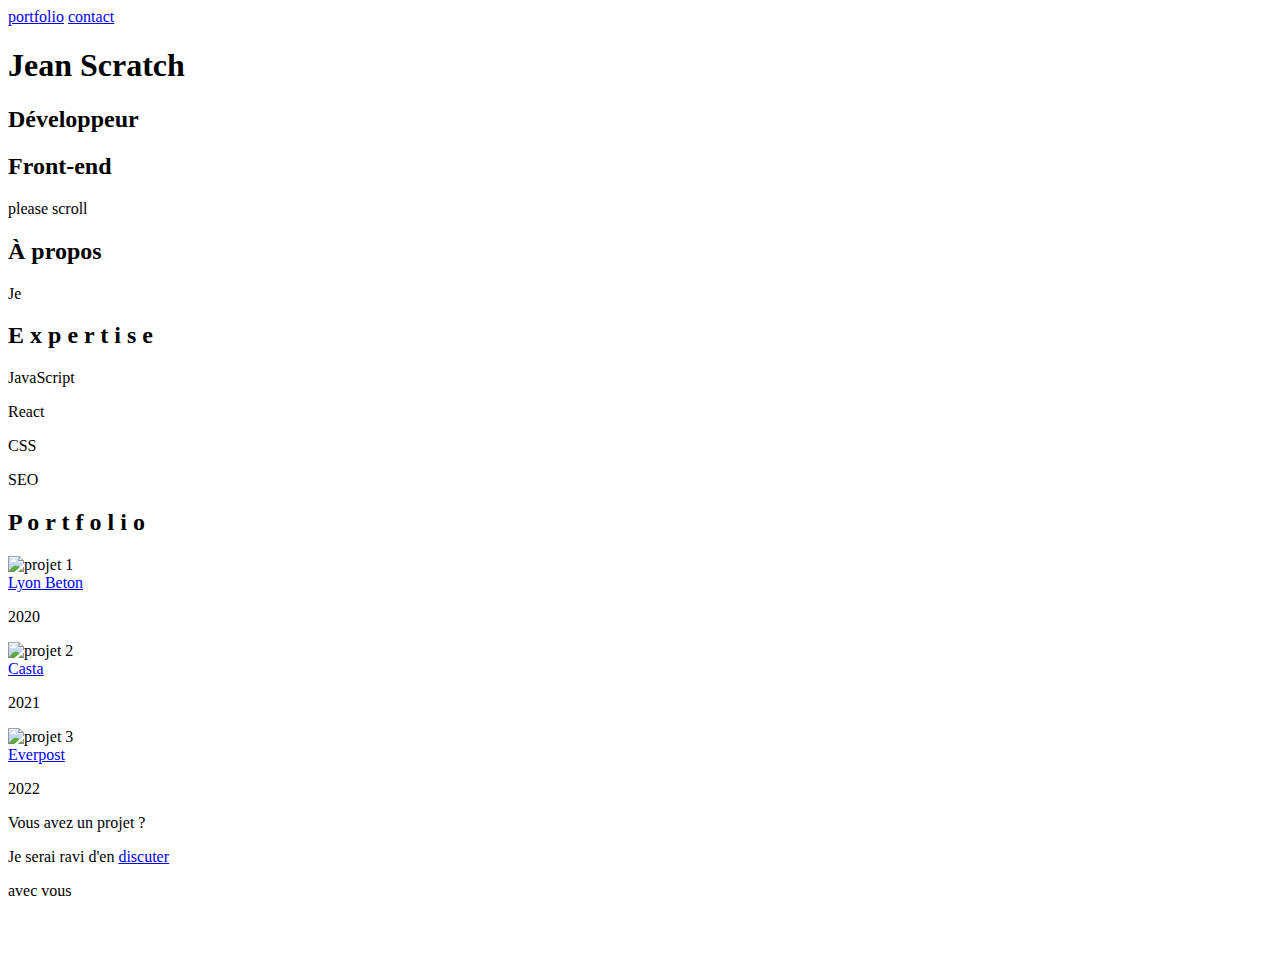
==== index.html @ bd79f2e2 "created index.html" ====
<!DOCTYPE html>
<html lang="fr">
  <head>
    <meta charset="UTF-8" />
    <meta http-equiv="X-UA-Compatible" content="IE=edge" />
    <meta name="viewport" content="width=device-width, initial-scale=1.0" />
    <title>Portfolio Silvia Fernandez Garcia</title>
  </head>
  <body>
    <div data-scroll-container>
      <header data-scroll>
        <div class="links">
          <a href="#portfolio" data-scroll-to>portfolio</a>
          <a href="mailto:silvia.fernandez.pro@gmail.com">contact</a>
        </div>
        <div class="wrapper">
          <div data-scroll class="appear" id="h1-wrapper">
            <h1 data-scroll data-scroll-speed="4" data-scroll-position="left">
              Jean Scratch
            </h1>
          </div>
        </div>
        <div data-scroll data-scroll-repeat="true" class="wrapper" id="color">
          <div data-scroll class="appear" id="h2-1">
            <h2
              data-scroll
              data-scroll-speed="6"
              data-scroll-direction="horizontal"
              data-scroll-position="left"
            >
              Développeur
            </h2>
          </div>
        </div>
        <div class="wrapper">
          <div data-scroll class="appear" id="h2-2">
            <h2
              data-scroll
              data-scroll-speed="-6"
              data-scroll-direction="horizontal"
              data-scroll-position="left"
            >
              Front-end
            </h2>
          </div>
        </div>
        <div class="scroll-wrapper">
          <p data-scroll data-scroll-speed="-3" data-scroll-position="top">
            please scroll
          </p>
        </div>
      </header>

      <section class="about">
        <div data-scroll data-scroll-speed="-1" class="img1-wrapper">
          <div class="img img1"></div>
        </div>
        <div data-scroll data-scroll-speed="3" class="h2-wrapper">
          <h2>À propos</h2>
        </div>
        <p>
          Je 
          
        </p>
      </section>

      <div data-scroll class="line-wrapper">
        <div class="line"></div>
      </div>

      <section class="skills">
        <h2 class="title">
          <span data-scroll data-scroll-speed="1">E</span>
          <span data-scroll data-scroll-speed="0">x</span>
          <span data-scroll data-scroll-speed="1">p</span>
          <span data-scroll data-scroll-speed="2">e</span>
          <span data-scroll data-scroll-speed="0">r</span>
          <span data-scroll data-scroll-speed="1">t</span>
          <span data-scroll data-scroll-speed="2">i</span>
          <span data-scroll data-scroll-speed="1">s</span>
          <span data-scroll data-scroll-speed="0">e</span>
        </h2>

        <div class="wrapper">
          <div data-scroll class="appear">
            <p
              data-scroll
              data-scroll-speed="-2"
              data-scroll-direction="horizontal"
            >
              JavaScript
            </p>
          </div>
        </div>
        <div class="wrapper">
          <div data-scroll class="appear">
            <p
              data-scroll
              data-scroll-speed="1"
              data-scroll-direction="horizontal"
            >
              React
            </p>
          </div>
        </div>
        <div class="wrapper">
          <div data-scroll class="appear">
            <p
              data-scroll
              data-scroll-speed="-6"
              data-scroll-direction="horizontal"
            >
              CSS
            </p>
          </div>
        </div>
        <div class="wrapper">
          <div data-scroll class="appear">
            <p
              data-scroll
              data-scroll-speed="3"
              data-scroll-direction="horizontal"
            >
              SEO
            </p>
          </div>
        </div>
      </section>

      <div data-scroll class="line-wrapper">
        <div class="line"></div>
      </div>

      <section class="portfolio" id="portfolio">
        <h2 class="title">
          <span data-scroll data-scroll-speed="1">P</span>
          <span data-scroll data-scroll-speed="0">o</span>
          <span data-scroll data-scroll-speed="1">r</span>
          <span data-scroll data-scroll-speed="2">t</span>
          <span data-scroll data-scroll-speed="0">f</span>
          <span data-scroll data-scroll-speed="1">o</span>
          <span data-scroll data-scroll-speed="2">l</span>
          <span data-scroll data-scroll-speed="1">i</span>
          <span data-scroll data-scroll-speed="0">o</span>
        </h2>
        <div class="projects-container">
          <div data-scroll data-scroll-speed="1" class="project" id="p1">
            <img src="./assets/img/projet-1.jpg" alt="projet 1" />
            <div class="project-infos">
              <a href="https://www.google.com" target="_blank">Lyon Beton</a>
              <p>2020</p>
            </div>
          </div>
          <div data-scroll class="project" id="p2">
            <img src="./assets/img/projet-2.jpg" alt="projet 2" />
            <div class="project-infos">
              <a href="https://www.google.com" target="_blank">Casta</a>
              <p>2021</p>
            </div>
          </div>
          <div data-scroll class="project" id="p3">
            <img src="./assets/img/projet-3.jpg" alt="projet 3" />
            <div class="project-infos">
              <a href="https://www.google.com" target="_blank">Everpost</a>
              <p>2022</p>
            </div>
          </div>
        </div>
      </section>

      <div data-scroll class="line-wrapper">
        <div class="line"></div>
      </div>

      <footer>
        <div class="wrapper">
          <div data-scroll class="appear">
            <p>Vous avez un projet ?</p>
          </div>
        </div>
        <div class="wrapper">
          <div data-scroll class="appear" id="l2">
            <p>
              Je serai ravi d'en
              <a href="mailto:jeanscratch@gmail.com">discuter</a>
            </p>
          </div>
        </div>
        <div class="wrapper">
          <div data-scroll class="appear" id="l3">
            <p>avec vous</p>
          </div>
        </div>
        <div
          data-scroll
          data-scroll-speed="7"
          data-scroll-position="bottom"
          class="img-wrapper"
        >
          <div class="img img2"></div>
        </div>
        <br /><br /><br />
      </footer>
    </div>

    <script src="./assets/lib/locomotive-scroll.min.js"></script>
    <script src="./assets/js/index.js"></script>
  </body>
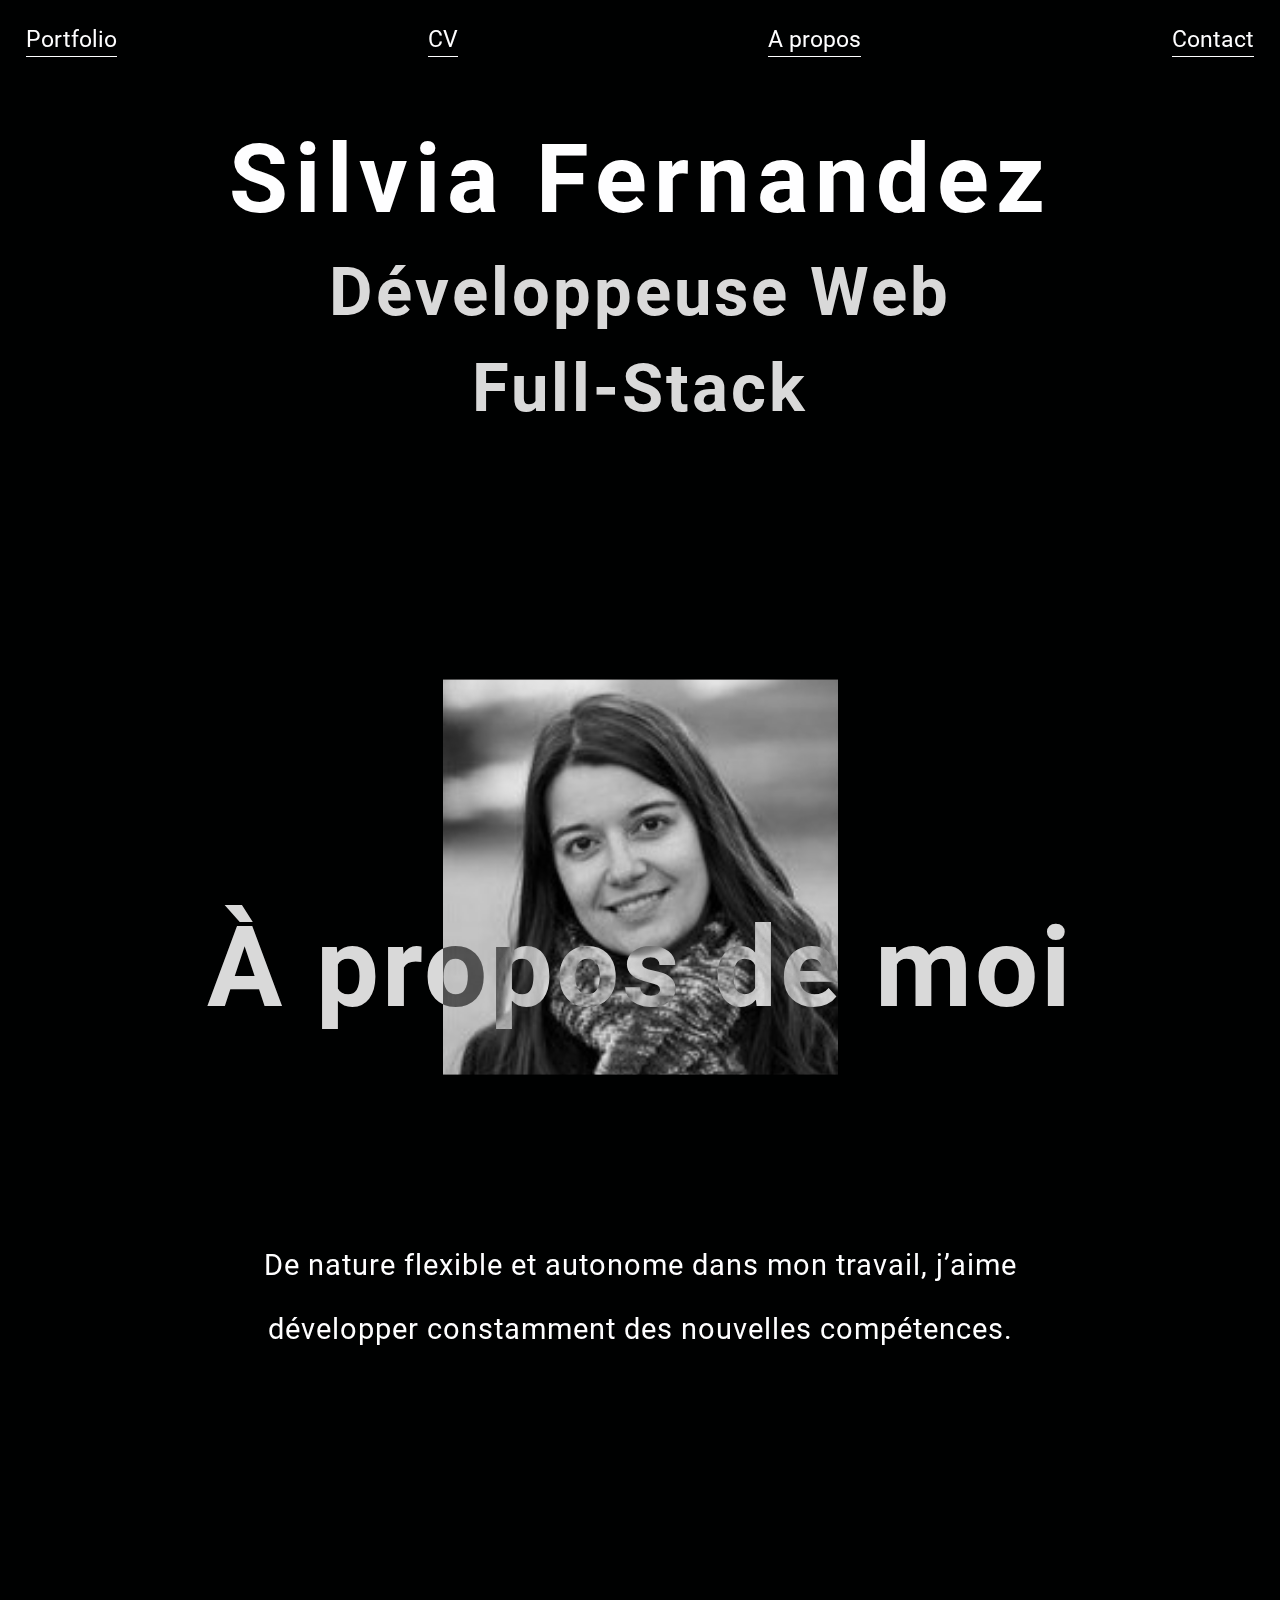
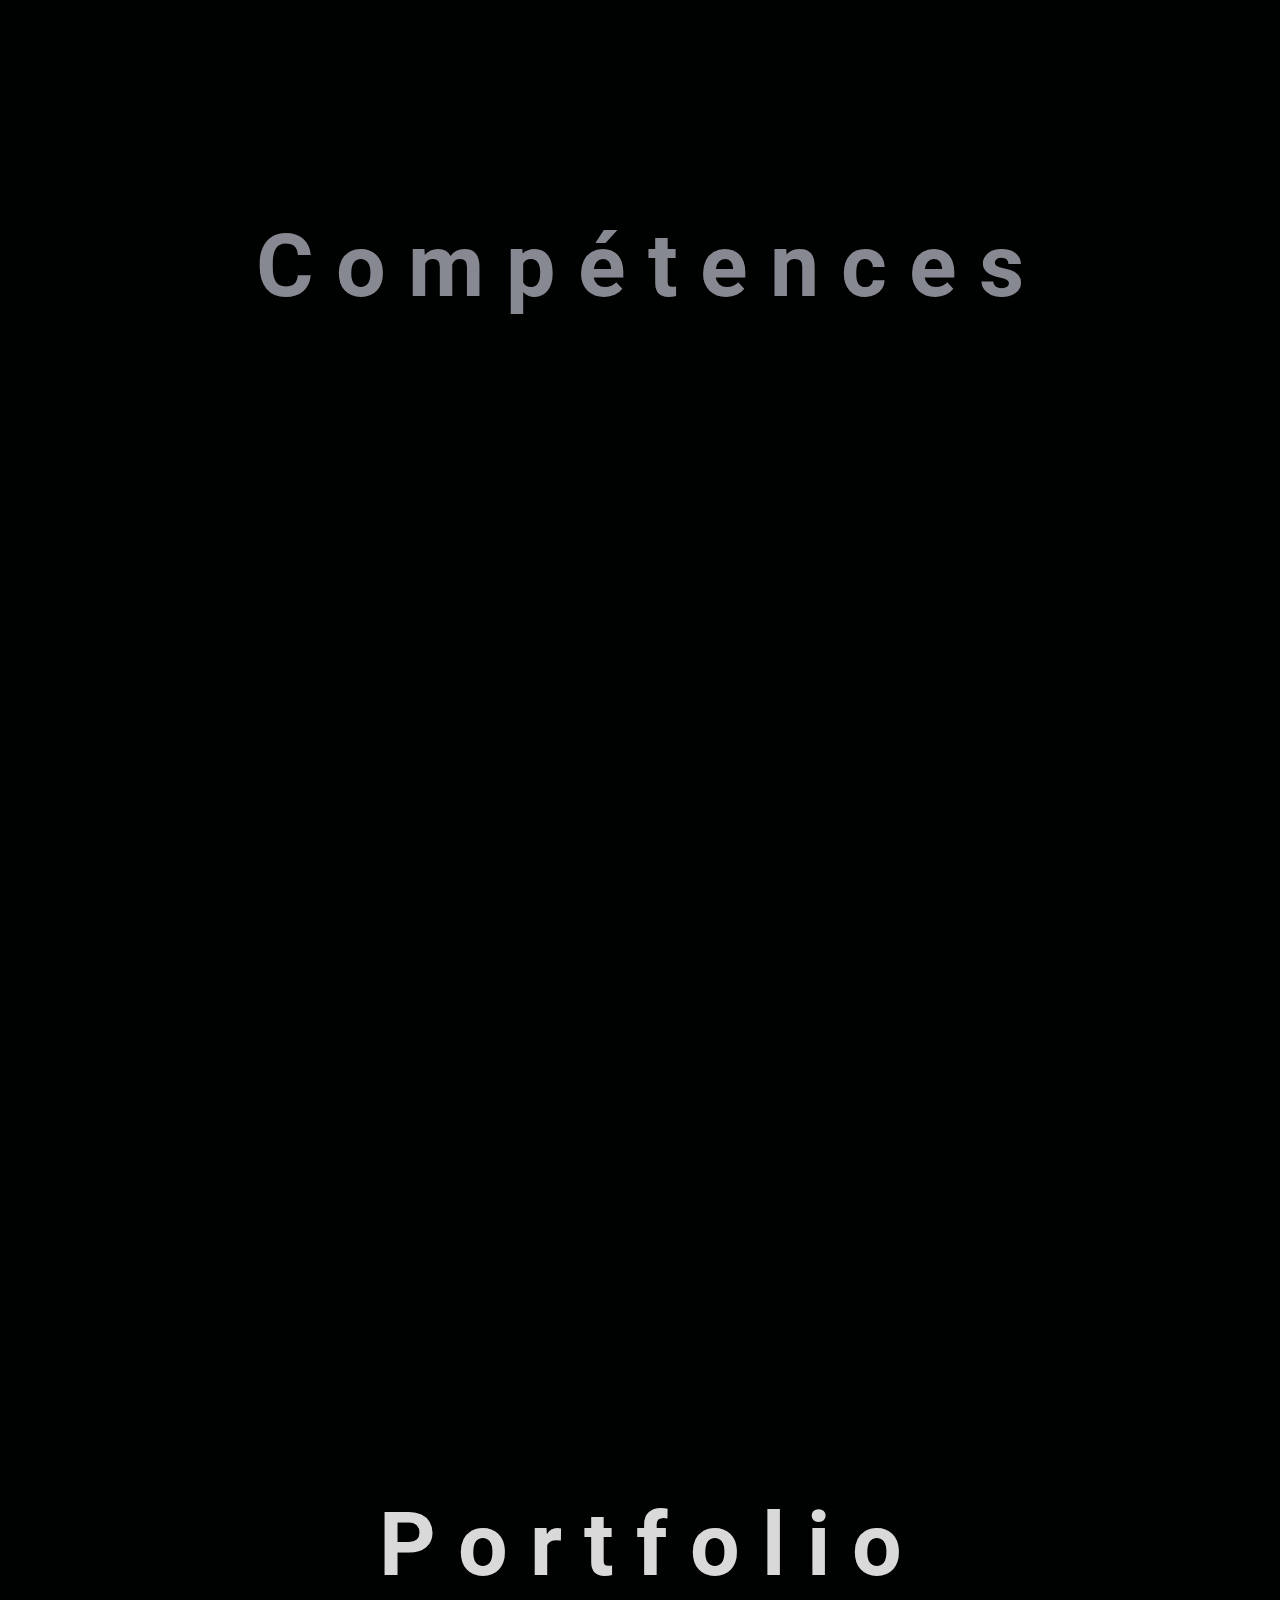
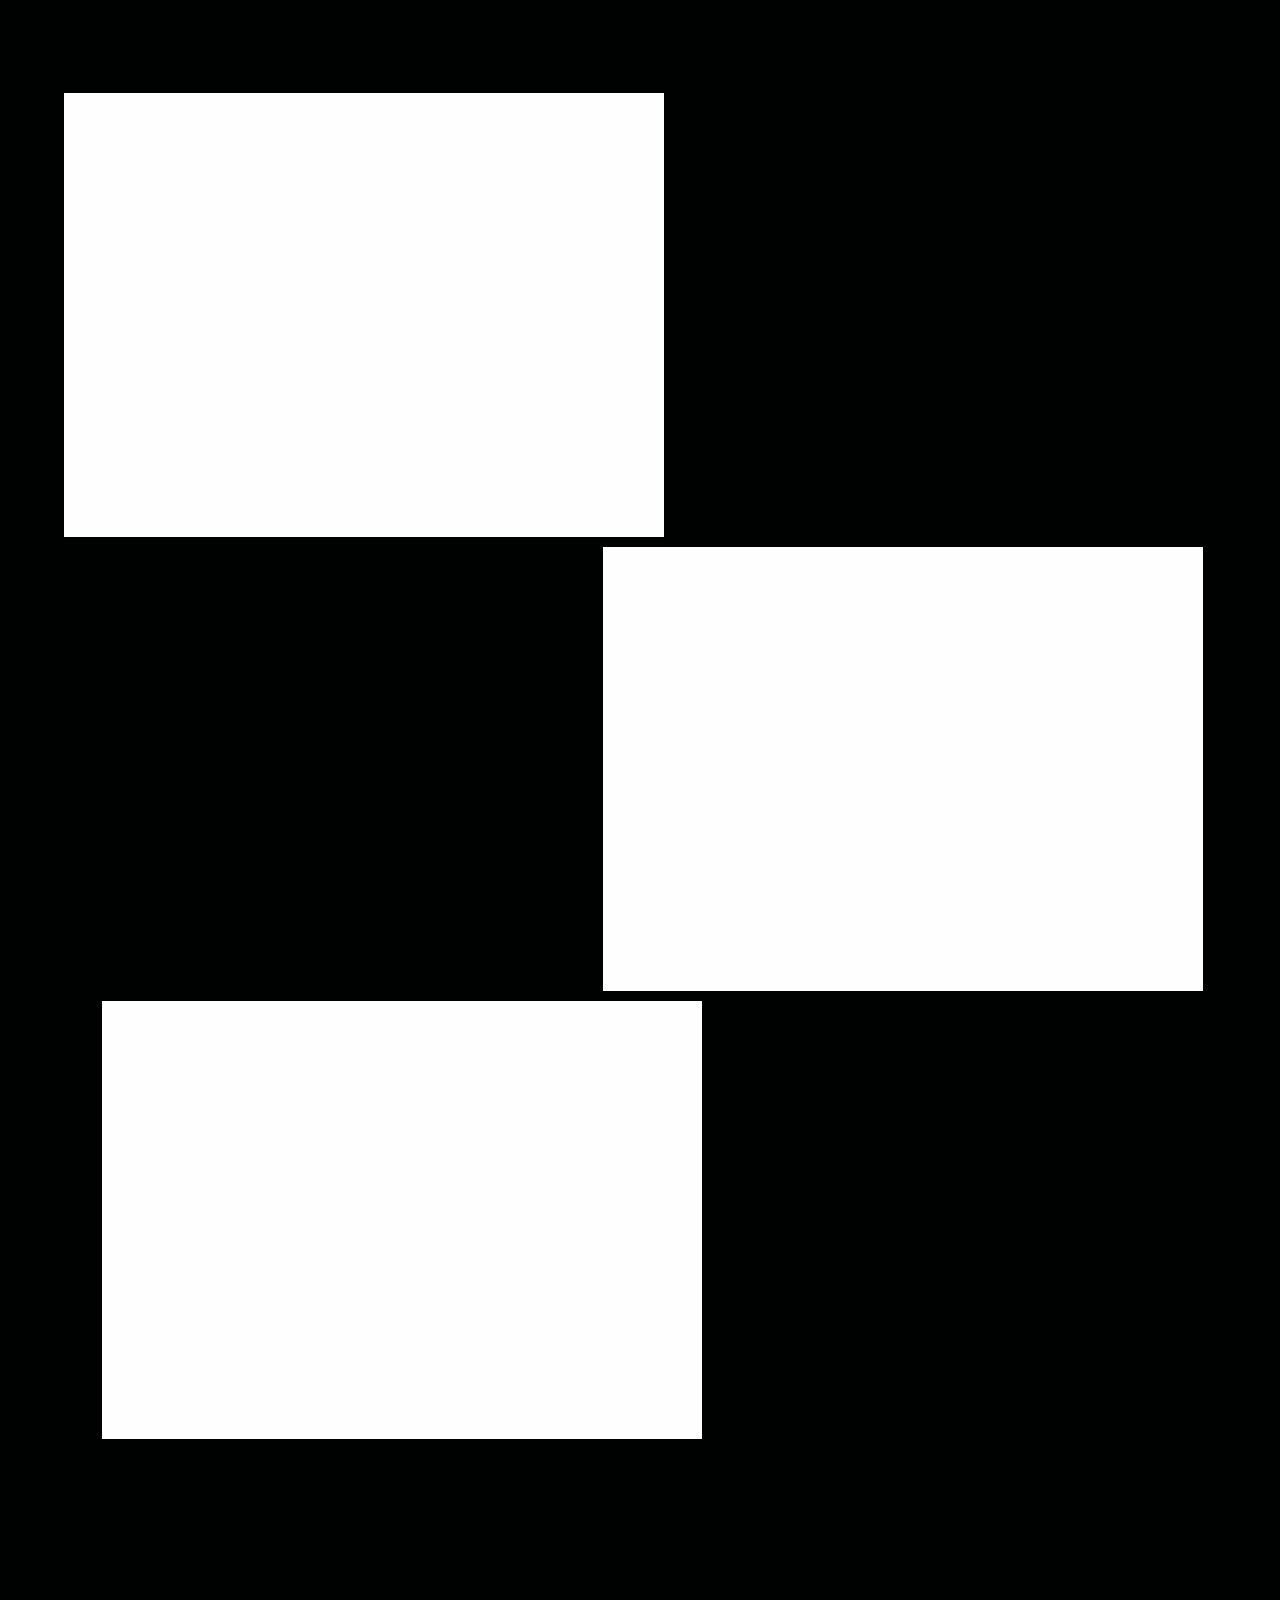
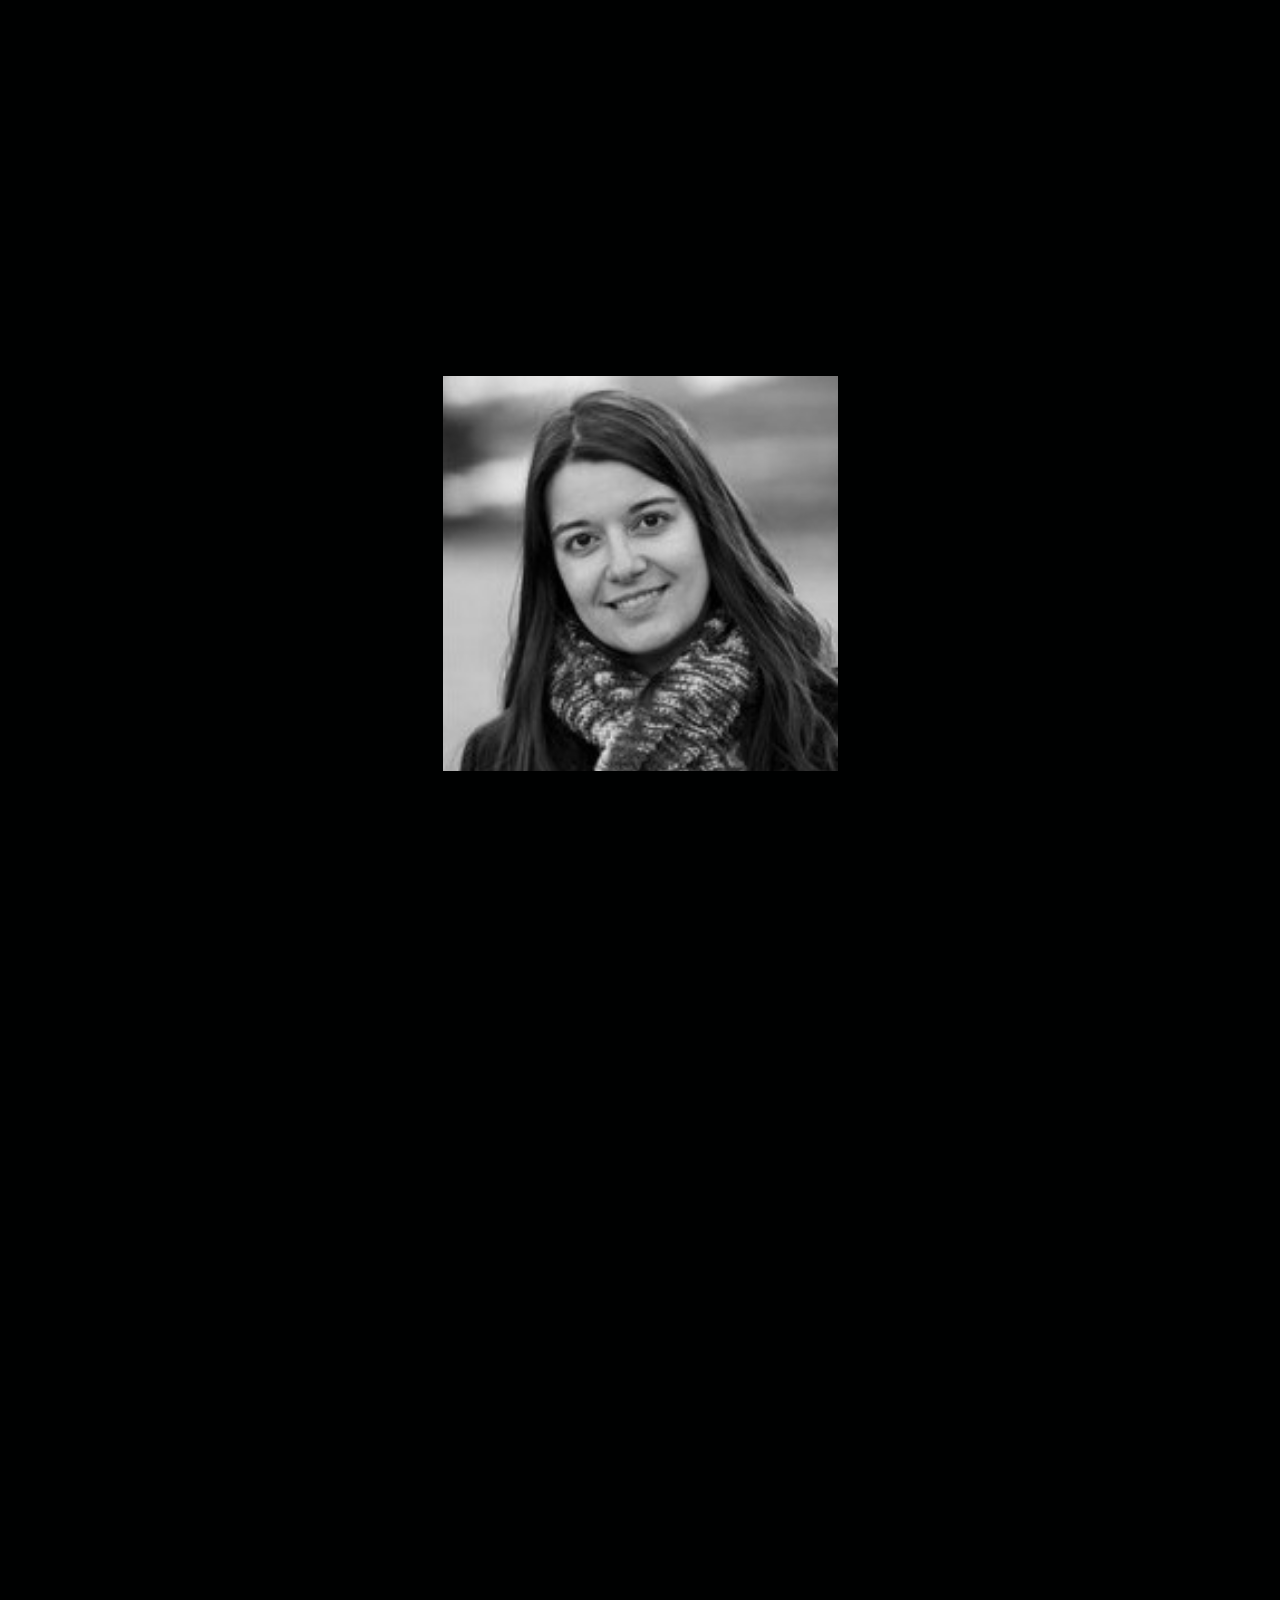
==== commit 7993c84c: "commit" ====
--- a/index.html
+++ b/index.html
@@ -1,208 +1,190 @@
 <!DOCTYPE html>
-<html lang="fr">
-  <head>
-    <meta charset="UTF-8" />
-    <meta http-equiv="X-UA-Compatible" content="IE=edge" />
-    <meta name="viewport" content="width=device-width, initial-scale=1.0" />
-    <title>Portfolio Silvia Fernandez Garcia</title>
-  </head>
-  <body>
-    <div data-scroll-container>
-      <header data-scroll>
-        <div class="links">
-          <a href="#portfolio" data-scroll-to>portfolio</a>
-          <a href="mailto:silvia.fernandez.pro@gmail.com">contact</a>
+<html lang="fr" class="is-smooth-scroll-compatible is-loaded is-ready has-scroll-init has-scroll-smooth">
+
+<head>
+  <meta charset="UTF-8" />
+  <meta http-equiv="X-UA-Compatible" content="IE=edge" />
+  <meta name="viewport" content="width=device-width, initial-scale=1.0" />
+  <title>Portfolio Silvia Fernandez Garcia</title>
+  <!--<link rel="preconnect" href="https://fonts.googleapis.com">
+  <link rel="preconnect" href="https://fonts.gstatic.com" crossorigin>
+  <link
+    href="https://fonts.googleapis.com/css2?family=Poppins:ital,wght@0,100;0,200;0,300;0,400;1,300;1,400&display=swap"
+    rel="stylesheet">-->
+  <link rel="stylesheet" href="./assets/lib/locomotive-scroll.min.css" />
+  <link rel="stylesheet" href="./assets/styles/style.css" />
+</head>
+
+<body>
+  <!--data-scroll-container wraps all the html content you want to watch for scroiling-->
+  <div data-scroll-container>
+
+    <!--data-scroll detects whether or not an element is in the viewport-->
+    <header data-scroll>
+      <div class="links">
+        <a href="#portfolio" data-scroll-to>Portfolio</a>
+        <a href="./assets/CV/index.html">CV</a>
+        <a href="#about" data-scroll-to>A propos</a>
+        <a href="./assets/Form/index.html">Contact</a>
+      </div>
+      <div class="wrapper">
+        <div data-scroll class="appear" id="h1-wrapper">
+          <h1 data-scroll data-scroll-speed="4" data-scroll-position="left">
+            Silvia Fernandez
+          </h1>
         </div>
-        <div class="wrapper">
-          <div data-scroll class="appear" id="h1-wrapper">
-            <h1 data-scroll data-scroll-speed="4" data-scroll-position="left">
-              Jean Scratch
-            </h1>
+      </div>
+      <div data-scroll data-scroll-repeat="true" class="wrapper" id="color">
+        <div data-scroll class="appear" id="h2-1">
+          <h2 data-scroll data-scroll-speed="6" data-scroll-direction="horizontal" data-scroll-position="left">
+            Développeuse Web
+          </h2>
+        </div>
+      </div>
+      <div class="wrapper">
+        <div data-scroll class="appear" id="h2-2">
+          <h2 data-scroll data-scroll-speed="-6" data-scroll-direction="horizontal" data-scroll-position="left">
+            Full-Stack
+          </h2>
+        </div>
+      </div>
+    </header>
+
+    <section class="about">
+      <div data-scroll data-scroll-speed="-1" class="img1-wrapper">
+        <div class="img img2"></div>
+      </div>
+      <div data-scroll data-scroll-speed="3" class="h2-wrapper">
+        <h2>À propos de moi</h2>
+      </div>
+      <p>
+        De nature flexible et autonome dans mon travail, j’aime développer constamment des nouvelles compétences.
+      </p>
+    </section>
+
+    <div data-scroll class="line-wrapper">
+      <div class="line"></div>
+    </div>
+
+    <section class="skills">
+      <h2 class="title">
+        <span data-scroll data-scroll-speed="1">C</span>
+        <span data-scroll data-scroll-speed="0">o</span>
+        <span data-scroll data-scroll-speed="1">m</span>
+        <span data-scroll data-scroll-speed="2">p</span>
+        <span data-scroll data-scroll-speed="0">é</span>
+        <span data-scroll data-scroll-speed="1">t</span>
+        <span data-scroll data-scroll-speed="2">e</span>
+        <span data-scroll data-scroll-speed="1">n</span>
+        <span data-scroll data-scroll-speed="0">c</span>
+        <span data-scroll data-scroll-speed="1">e</span>
+        <span data-scroll data-scroll-speed="2">s</span>
+      </h2>
+
+      <div class="wrapper">
+        <div data-scroll class="appear">
+          <p data-scroll data-scroll-speed="-2" data-scroll-direction="horizontal">
+            JavaScript
+          </p>
+        </div>
+      </div>
+      <div class="wrapper">
+        <div data-scroll class="appear">
+          <p data-scroll data-scroll-speed="1" data-scroll-direction="horizontal">
+            CSS
+          </p>
+        </div>
+      </div>
+      <div class="wrapper">
+        <div data-scroll class="appear">
+          <p data-scroll data-scroll-speed="-6" data-scroll-direction="horizontal">
+            PHP
+          </p>
+        </div>
+      </div>
+      <div class="wrapper">
+        <div data-scroll class="appear">
+          <p data-scroll data-scroll-speed="3" data-scroll-direction="horizontal">
+            MySQL
+          </p>
+        </div>
+      </div>
+    </section>
+
+    <div data-scroll class="line-wrapper">
+      <div class="line"></div>
+    </div>
+
+    <section class="portfolio" id="portfolio">
+      <h2 class="title">
+        <span data-scroll data-scroll-speed="1">P</span>
+        <span data-scroll data-scroll-speed="0">o</span>
+        <span data-scroll data-scroll-speed="1">r</span>
+        <span data-scroll data-scroll-speed="2">t</span>
+        <span data-scroll data-scroll-speed="0">f</span>
+        <span data-scroll data-scroll-speed="1">o</span>
+        <span data-scroll data-scroll-speed="2">l</span>
+        <span data-scroll data-scroll-speed="1">i</span>
+        <span data-scroll data-scroll-speed="0">o</span>
+      </h2>
+      <div class="projects-container">
+        <div data-scroll data-scroll-speed="1" class="project" id="p1">
+          <img src="./assets/img/projet1.jpg" alt="projet 1" />
+          <div class="project-infos">
+            <a href="https://www.google.com" target="_blank">Silvia</a>
+            <p>2022</p>
           </div>
         </div>
-        <div data-scroll data-scroll-repeat="true" class="wrapper" id="color">
-          <div data-scroll class="appear" id="h2-1">
-            <h2
-              data-scroll
-              data-scroll-speed="6"
-              data-scroll-direction="horizontal"
-              data-scroll-position="left"
-            >
-              Développeur
-            </h2>
+        <div data-scroll class="project" id="p2">
+          <img src="./assets/img/projet2.webp" alt="projet 2" />
+          <div class="project-infos">
+            <a href="https://www.google.com" target="_blank">project</a>
+            <p>2022</p>
           </div>
         </div>
-        <div class="wrapper">
-          <div data-scroll class="appear" id="h2-2">
-            <h2
-              data-scroll
-              data-scroll-speed="-6"
-              data-scroll-direction="horizontal"
-              data-scroll-position="left"
-            >
-              Front-end
-            </h2>
+        <div data-scroll class="project" id="p3">
+          <img src="./assets/img/projet3.jpg" alt="projet 3" />
+          <div class="project-infos">
+            <a href="https://www.google.com" target="_blank">project</a>
+            <p>2023</p>
           </div>
         </div>
-        <div class="scroll-wrapper">
-          <p data-scroll data-scroll-speed="-3" data-scroll-position="top">
-            please scroll
+    </section>
+
+    <div data-scroll class="line-wrapper">
+      <div class="line"></div>
+    </div>
+
+    <footer>
+      <div class="wrapper">
+        <div data-scroll class="appear">
+          <p>Vous avez un projet ?</p>
+        </div>
+      </div>
+      <div class="wrapper">
+        <div data-scroll class="appear" id="l2">
+          <p>
+            Je serai ravi d'en
+            <a href="mailto:@gmail.com">parler</a>
           </p>
         </div>
-      </header>
+      </div>
+      <div class="wrapper">
+        <div data-scroll class="appear" id="l3">
+          <p>avec vous</p>
+        </div>
+      </div>
+      <div data-scroll data-scroll-speed="7" data-scroll-position="bottom" class="img-wrapper">
+        <div class="img img2"></div>
+      </div>
+      <br />
+      <br /><br />
+    </footer>
+  </div>
 
-      <section class="about">
-        <div data-scroll data-scroll-speed="-1" class="img1-wrapper">
-          <div class="img img1"></div>
-        </div>
-        <div data-scroll data-scroll-speed="3" class="h2-wrapper">
-          <h2>À propos</h2>
-        </div>
-        <p>
-          Je 
-          
-        </p>
-      </section>
+  <script src="./assets/lib/locomotive-scroll.min.js"></script>
+  <script src="./assets/js/index.js"></script>
+</body>
 
-      <div data-scroll class="line-wrapper">
-        <div class="line"></div>
-      </div>
 
-      <section class="skills">
-        <h2 class="title">
-          <span data-scroll data-scroll-speed="1">E</span>
-          <span data-scroll data-scroll-speed="0">x</span>
-          <span data-scroll data-scroll-speed="1">p</span>
-          <span data-scroll data-scroll-speed="2">e</span>
-          <span data-scroll data-scroll-speed="0">r</span>
-          <span data-scroll data-scroll-speed="1">t</span>
-          <span data-scroll data-scroll-speed="2">i</span>
-          <span data-scroll data-scroll-speed="1">s</span>
-          <span data-scroll data-scroll-speed="0">e</span>
-        </h2>
-
-        <div class="wrapper">
-          <div data-scroll class="appear">
-            <p
-              data-scroll
-              data-scroll-speed="-2"
-              data-scroll-direction="horizontal"
-            >
-              JavaScript
-            </p>
-          </div>
-        </div>
-        <div class="wrapper">
-          <div data-scroll class="appear">
-            <p
-              data-scroll
-              data-scroll-speed="1"
-              data-scroll-direction="horizontal"
-            >
-              React
-            </p>
-          </div>
-        </div>
-        <div class="wrapper">
-          <div data-scroll class="appear">
-            <p
-              data-scroll
-              data-scroll-speed="-6"
-              data-scroll-direction="horizontal"
-            >
-              CSS
-            </p>
-          </div>
-        </div>
-        <div class="wrapper">
-          <div data-scroll class="appear">
-            <p
-              data-scroll
-              data-scroll-speed="3"
-              data-scroll-direction="horizontal"
-            >
-              SEO
-            </p>
-          </div>
-        </div>
-      </section>
-
-      <div data-scroll class="line-wrapper">
-        <div class="line"></div>
-      </div>
-
-      <section class="portfolio" id="portfolio">
-        <h2 class="title">
-          <span data-scroll data-scroll-speed="1">P</span>
-          <span data-scroll data-scroll-speed="0">o</span>
-          <span data-scroll data-scroll-speed="1">r</span>
-          <span data-scroll data-scroll-speed="2">t</span>
-          <span data-scroll data-scroll-speed="0">f</span>
-          <span data-scroll data-scroll-speed="1">o</span>
-          <span data-scroll data-scroll-speed="2">l</span>
-          <span data-scroll data-scroll-speed="1">i</span>
-          <span data-scroll data-scroll-speed="0">o</span>
-        </h2>
-        <div class="projects-container">
-          <div data-scroll data-scroll-speed="1" class="project" id="p1">
-            <img src="./assets/img/projet-1.jpg" alt="projet 1" />
-            <div class="project-infos">
-              <a href="https://www.google.com" target="_blank">Lyon Beton</a>
-              <p>2020</p>
-            </div>
-          </div>
-          <div data-scroll class="project" id="p2">
-            <img src="./assets/img/projet-2.jpg" alt="projet 2" />
-            <div class="project-infos">
-              <a href="https://www.google.com" target="_blank">Casta</a>
-              <p>2021</p>
-            </div>
-          </div>
-          <div data-scroll class="project" id="p3">
-            <img src="./assets/img/projet-3.jpg" alt="projet 3" />
-            <div class="project-infos">
-              <a href="https://www.google.com" target="_blank">Everpost</a>
-              <p>2022</p>
-            </div>
-          </div>
-        </div>
-      </section>
-
-      <div data-scroll class="line-wrapper">
-        <div class="line"></div>
-      </div>
-
-      <footer>
-        <div class="wrapper">
-          <div data-scroll class="appear">
-            <p>Vous avez un projet ?</p>
-          </div>
-        </div>
-        <div class="wrapper">
-          <div data-scroll class="appear" id="l2">
-            <p>
-              Je serai ravi d'en
-              <a href="mailto:jeanscratch@gmail.com">discuter</a>
-            </p>
-          </div>
-        </div>
-        <div class="wrapper">
-          <div data-scroll class="appear" id="l3">
-            <p>avec vous</p>
-          </div>
-        </div>
-        <div
-          data-scroll
-          data-scroll-speed="7"
-          data-scroll-position="bottom"
-          class="img-wrapper"
-        >
-          <div class="img img2"></div>
-        </div>
-        <br /><br /><br />
-      </footer>
-    </div>
-
-    <script src="./assets/lib/locomotive-scroll.min.js"></script>
-    <script src="./assets/js/index.js"></script>
-  </body>
+</html>--- a/assets/styles/style.css
+++ b/assets/styles/style.css
@@ -0,0 +1,339 @@
+/* Paramètres généraux */
+@font-face {
+  font-family: "font-regular";
+  src: url(../fonts/Roboto-Regular.ttf);
+}
+
+@font-face {
+  font-family: "font-bold";
+  src: url(../fonts/Roboto-Bold.ttf);
+}
+
+* {
+  padding: 0;
+  margin: 0;
+}
+
+*::selection {
+  background: #000101;
+  color: #fefeff;
+}
+
+html {
+  scroll-behavior: smooth;
+}
+
+body {
+  font-family: "font-regular", sans-serif;
+  background: #000101;
+  color: #fefeff;
+  transition: 0.7s ease-in-out;
+}
+
+.wrapper {
+  perspective: 900px;
+}
+
+.appear {
+  opacity: 0;
+  transform: translateY(100%) rotateX(-80deg);
+  transform-origin: top center;
+  transform-style: preserve-3d;
+  transition: 0.8s cubic-bezier(0.215, 0.61, 0.355, 1);
+}
+
+.appear.is-inview {
+  transition-delay: 1s;
+  opacity: 1;
+  transform: none;
+}
+
+h2 {
+  font-size: calc(3rem + 5vw);
+  text-align: center;
+  color: rgb(217, 217, 217);
+  font-family: "font-bold", sans-serif;
+  letter-spacing: 3px;
+}
+
+.title {
+  font-size: calc(1.5rem + 5vw);
+  letter-spacing: 0;
+}
+
+span {
+  display: inline-block;
+}
+
+a,
+a:visited {
+  cursor: pointer;
+  position: relative;
+  text-decoration: none;
+  color: #fefeff;
+  /*transition: 0.1s linear;*/
+  transition-duration: 4s;
+  transition-delay: 2s;
+  font-size: calc(0.8rem + 0.8vw);
+}
+
+a::after {
+  content: "";
+  position: absolute;
+  width: 100%;
+  background: #fefeff;
+  height: 1px;
+  bottom: -4px;
+  left: 0;
+  transform-origin: left;
+}
+
+a:hover {
+  transform: scale(1.04);
+  color: rgb(217, 217, 217);
+  transform: rotate(360deg)
+}
+
+a:hover::after {
+  animation: animLink 1.4s infinite ease-in-out;
+}
+
+@keyframes animLink {
+  50% {
+    transform: scaleX(0.2);
+  }
+
+  100% {
+    transform: scaleX(1);
+  }
+}
+
+.img {
+  height: 395px;
+  width: 100vw;
+  max-width: 395px;
+  margin: 0 auto;
+  filter: grayscale(100%);
+  transition: 1.6s;
+}
+
+.img:hover {
+  filter: grayscale(10%);
+}
+
+.line {
+  height: 2px;
+  width: 70%;
+  margin: 0 auto;
+  background: #000101;
+  transition: 1s cubic-bezier(0.77, 0, 0.18, 1);
+  transition-delay: 0.45s;
+  opacity: 0;
+  transform: scaleX(0);
+}
+
+.line-wrapper.is-inview .line {
+  opacity: 1;
+  transform: scaleX(1);
+}
+
+/* Paramètres par ordre d'apparition */
+header {
+  /*height: 100vh;*/
+  height: 100%;
+  position: relative;
+  margin: 2vw 2vw 0;
+}
+
+.links {
+  display: flex;
+  justify-content: space-between;
+  /*position: fixed*/
+}
+
+#h1-wrapper {
+  transition-delay: 0.3s;
+}
+
+h1 {
+  font-size: calc(2rem + 5vw);
+  margin-top: 70px;
+  font-family: "font-bold", serif;
+  text-align: center;
+  letter-spacing: 7px;
+  color: #fefeff;
+}
+
+header h2 {
+  font-size: calc(1rem + 4vw);
+  margin: 18px 0;
+  text-align: center;
+}
+
+#h2-1 {
+  transition-delay: 0.9s;
+}
+
+#h2-2 {
+  transition-delay: 1.2s;
+}
+
+.scroll-wrapper {
+  position: absolute;
+  left: 50%;
+  transform: translateX(-50%);
+  bottom: 3.5vw;
+  color: rgb(217, 217, 217);
+  font-size: calc(0.8rem + 0.5vw);
+}
+
+.about {
+  margin: 300px 0 250px;
+}
+
+.img1 {
+  background: url(../img/silvia-1.jpg) top/cover;
+  max-width: 395px;
+}
+
+.h2-wrapper {
+  mix-blend-mode: exclusion;
+  margin: -220px 0 200px;
+}
+
+.about p {
+  width: 70%;
+  min-width: 280px;
+  text-align: center;
+  margin: 0 auto;
+  line-height: calc(7px + 4.5vw);
+  font-size: calc(1rem + 1vw);
+  letter-spacing: 1px;
+}
+
+.skills {
+  margin: 200px 0 250px;
+}
+
+.skills h2 {
+  margin-bottom: 150px;
+  color: #868992;
+}
+
+.skills .wrapper {
+  margin: 30px 0;
+}
+
+.skills .appear {
+  text-align: center;
+  transition-delay: 0.6s;
+}
+
+.skills p {
+  font-size: calc(1rem + 6vw);
+  font-family: "font-bold", serif;
+  letter-spacing: 4px;
+  background: #000101;
+  color: #fefeff;
+  display: inline-block;
+  padding: 0 12px 12px;
+}
+
+.portfolio {
+  margin: 200px 0;
+}
+
+.projects-container {
+  margin-top: 100px;
+}
+
+.project {
+  position: relative;
+  width: 60vw;
+  max-width: 600px;
+  margin: 50px 5vw;
+}
+
+.project::before {
+  content: "";
+  position: absolute;
+  height: 110%;
+  width: 100%;
+  top: -3px;
+  background: #fefeff;
+  transition: width 1s ease-out;
+  transition-delay: 0.85s;
+}
+
+.project.is-inview::before {
+  width: 0;
+}
+
+#p2 {
+  margin: 0 6vw 0 auto;
+}
+
+#p3 {
+  margin-left: 8vw;
+}
+
+.project img {
+  transition: 0.4s ease-out;
+  width: 100%;
+}
+
+.project:hover img {
+  filter: brightness(20%);
+}
+
+.project:hover .project-infos {
+  opacity: 1;
+  transform: translate(0, -50%);
+}
+
+.project-infos {
+  position: absolute;
+  top: 50%;
+  transform: translate(-50px, -50%);
+  margin-left: 8vw;
+  transition: 0.4s ease-out;
+  opacity: 0;
+}
+
+.project-infos a {
+  font-size: calc(1rem + 3vw);
+}
+
+.project-infos p {
+  font-size: 2rem;
+  margin-top: 1.5vw;
+  color: #fefeff;
+}
+
+footer {
+  margin: 150px 0 120px;
+}
+
+footer p {
+  font-size: calc(1rem + 2vw);
+  margin: 25px 0;
+  text-align: center;
+}
+
+#l2 {
+  transition-delay: 1.2s;
+}
+
+#l3 {
+  transition-delay: 1.6s;
+}
+
+footer a {
+  font-family: "font-bold", serif;
+  color: #000101;
+  font-size: calc(1rem + 2vw);
+}
+
+.img2 {
+  background: url(../img/sJDCGjg6363554fh.jpg) center/cover;
+}